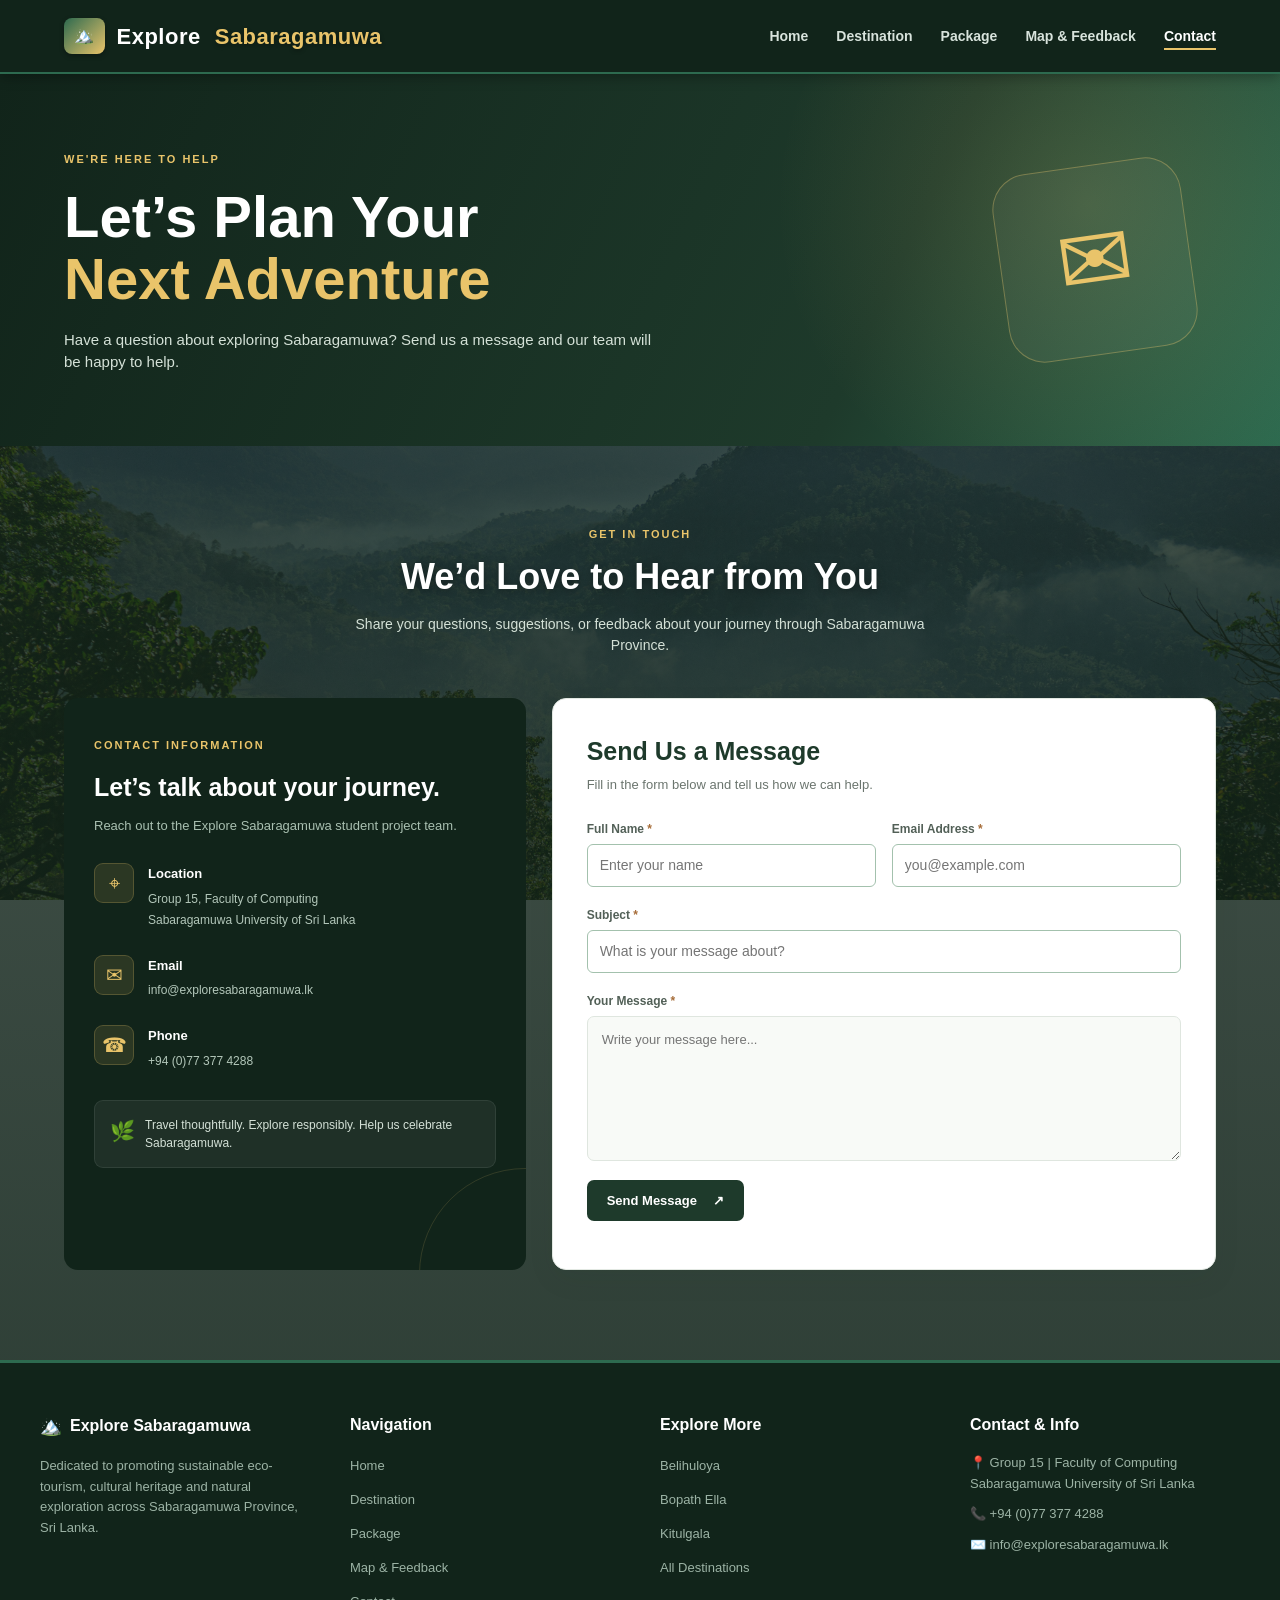
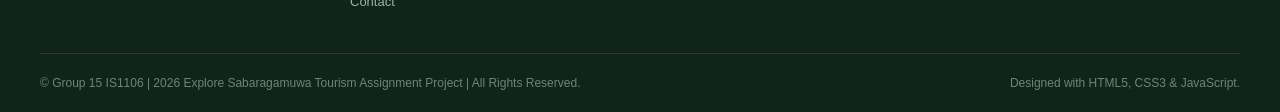
==== contact/contact.html @ a677a4fd "Add files via upload" ====
<!DOCTYPE html>
<html>
<head>
    <title>Contact | Explore Sabaragamuwa</title>
    <link rel="stylesheet" href="contact.css">
    <link rel="stylesheet" href="../style.css">
</head>
<body>

<header class="top-header">
    <div class="nav-wrapper">
        <a href="/index.html" class="brand-logo">
            <span class="logo-icon-badge">🏔️</span>
            <span class="logo-text-main">Explore</span>
            <span class="highlight">Sabaragamuwa</span>
        </a>

        <nav aria-label="Main navigation">
            <ul class="nav-menu">
                <li><a href="../index.html" class="nav-link">Home</a></li>
                <li><a href="../destination/destination.html" class="nav-link">Destination</a></li>
                <li><a href="../package/package.html" class="nav-link">Package</a></li>
                <li><a href="../map/map-feedback.html" class="nav-link">Map &amp; Feedback</a></li>
                <li><a href="../contact/contact.html" class="nav-link active" aria-current="page">Contact</a></li>
            </ul>
        </nav>
    </div>
</header>

<main>
    <section class="contact-hero">
        <div class="contact-hero-content">
            <span class="contact-eyebrow">WE'RE HERE TO HELP</span>
            <h1>Let’s Plan Your<br><span>Next Adventure</span></h1>
            <p>Have a question about exploring Sabaragamuwa? Send us a message and our team will be happy to help.</p>
        </div>
        <div class="contact-hero-mark" aria-hidden="true">✉</div>
    </section>

    <section class="contact-section">
        <div class="contact-intro">
            <span class="section-label">GET IN TOUCH</span>
            <h2>We’d Love to Hear from You</h2>
            <p>Share your questions, suggestions, or feedback about your journey through Sabaragamuwa Province.</p>
        </div>

        <div class="contact-layout">
            <aside class="contact-info-card">
                <span class="contact-info-kicker">CONTACT INFORMATION</span>
                <h3>Let’s talk about your journey.</h3>
                <p class="contact-info-description">Reach out to the Explore Sabaragamuwa student project team.</p>

                <div class="contact-info-item">
                    <span class="contact-info-icon" aria-hidden="true">⌖</span>
                    <div>
                        <h4>Location</h4>
                        <p>Group 15, Faculty of Computing<br>Sabaragamuwa University of Sri Lanka</p>
                    </div>
                </div>

                <div class="contact-info-item">
                    <span class="contact-info-icon" aria-hidden="true">✉</span>
                    <div>
                        <h4>Email</h4>
                        <p>info@exploresabaragamuwa.lk</p>
                    </div>
                </div>

                <div class="contact-info-item">
                    <span class="contact-info-icon" aria-hidden="true">☎</span>
                    <div>
                        <h4>Phone</h4>
                        <p>+94 (0)77 377 4288</p>
                    </div>
                </div>

                <div class="contact-note">
                    <span aria-hidden="true">🌿</span>
                    <p>Travel thoughtfully. Explore responsibly. Help us celebrate Sabaragamuwa.</p>
                </div>
            </aside>

            <div class="contact-form-card">
                <h3>Send Us a Message</h3>
                <p class="form-intro">Fill in the form below and tell us how we can help.</p>

                <form id="contactForm">
                    <div class="form-row">
                        <div class="form-field">
                            <label for="fullName">Full Name <span>*</span></label>
                            <input type="text" id="fullName" name="fullName" placeholder="Enter your name" required>
                        </div>
                        <div class="form-field">
                            <label for="email">Email Address <span>*</span></label>
                            <input type="email" id="email" name="email" placeholder="you@example.com" required>
                        </div>
                    </div>

                    <div class="form-field">
                        <label for="subject">Subject <span>*</span></label>
                        <input type="text" id="subject" name="subject" placeholder="What is your message about?" required>
                    </div>

                    <div class="form-field">
                        <label for="message">Your Message <span>*</span></label>
                        <textarea id="message" name="message" rows="6" placeholder="Write your message here..." required></textarea>
                    </div>

                    <button type="submit" class="contact-submit-btn">Send Message <span aria-hidden="true">↗</span></button>
                    <p class="form-status" id="formStatus" role="status" aria-live="polite"></p>
                </form>
            </div>
        </div>
    </section>
</main>

<footer class="site-footer">
    <div class="footer-columns-wrapper">

        <div class="footer-col">
            <h3><span class="footer-logo-icon">🏔️</span> Explore Sabaragamuwa</h3>
            <p>Dedicated to promoting sustainable eco-tourism, cultural heritage and natural exploration across Sabaragamuwa Province, Sri Lanka.</p>
        </div>

        <div class="footer-col">
            <h4>Navigation</h4>
            <ul>
                <li><a href="../index.html">Home</a></li>
                <li><a href="../destination/destination.html">Destination</a></li>
                <li><a href="../package/packages.html">Package</a></li>
                <li><a href="map-feedback.html">Map &amp; Feedback</a></li>
                <li><a href="../contact/contact.html">Contact</a></li>
            </ul>
        </div>

        <div class="footer-col">
            <h4>Explore More</h4>
            <ul>
                <li><a href="../destination/destination.html#belihuloya">Belihuloya</a></li>
                <li><a href="../destination/destination.html#bopath">Bopath Ella</a></li>
                <li><a href="../destination/destination.html#kitulgala">Kitulgala</a></li>
                <li><a href="../destination/destination.html#explore">All Destinations</a></li>
            </ul>
        </div>

        <div class="footer-col">
            <h4>Contact &amp; Info</h4>
            <p>📍 Group 15 | Faculty of Computing<br>Sabaragamuwa University of Sri Lanka</p>
            <p>📞 +94 (0)77 377 4288</p>
            <p>✉️ info@exploresabaragamuwa.lk</p>
        </div>

    </div>

    <div class="footer-bottom-bar">
        <p>&copy; Group 15 IS1106 | 2026 Explore Sabaragamuwa Tourism Assignment Project | All Rights Reserved.</p>
        <p>Designed with HTML5, CSS3 &amp; JavaScript.</p>
    </div>
</footer>

<script src="contact.js"></script>
</body>
</html>
---- contact/contact.css ----
.contact-hero {
    min-height: 340px;
    padding: 72px 24px;
    position: relative;
    overflow: hidden;
    display: flex;
    align-items: center;
    background:
        radial-gradient(circle at 85% 35%, rgba(233,196,106,.16), transparent 28%),
        linear-gradient(115deg, #11241a, #1e3a2b 68%, #2d6a4f);
    color: #fff;
}
.contact-hero-content {
    width: 100%;
    max-width: 1152px;
    margin: 0 auto;
    position: relative;
    z-index: 1;
}
.contact-eyebrow, .contact-info-kicker {
    display: inline-block;
    color: #e9c46a;
    font-size: 11px;
    font-weight: 700;
    letter-spacing: 2px;
    margin-bottom: 18px;
}
.contact-hero h1 {
    font-size: clamp(36px, 5vw, 58px);
    line-height: 1.08;
    margin-bottom: 18px;
}
.contact-hero h1 span { color: #e9c46a; }
.contact-hero-content > p {
    max-width: 590px;
    color: #d4e1d7;
    font-size: 15px;
}
.contact-hero-mark {
    position: absolute;
    right: max(7%, calc((100% - 1152px) / 2));
    top: 50%;
    transform: translateY(-50%) rotate(-8deg);
    width: 190px;
    height: 190px;
    border: 1px solid rgba(233,196,106,.35);
    border-radius: 36px;
    display: grid;
    place-items: center;
    color: #e9c46a;
    font-size: 90px;
    background: rgba(255,255,255,.04);
}
.contact-section {
    max-width: 1200px;
    margin: 0 auto;
    padding: 75px 24px 90px;
}
.contact-intro { text-align: center; margin-bottom: 42px; }

.section-label {
    display: inline-block;
    color: #e9c46a;           
    font-size: 11px;
    font-weight: 700;
    letter-spacing: 2px;
}

.contact-intro h2 {
    color: #ffffff;
    font-size: clamp(27px, 3vw, 36px);
    margin: 5px 0 10px;
    text-shadow: 0 2px 8px rgba(0, 0, 0, 0.35);
}

.contact-intro > p {
    color: #d4e1d7;            
    font-size: 14px;
    max-width: 620px;
    margin: 0 auto;
}
.contact-layout {
    display: grid;
    grid-template-columns: .82fr 1.18fr;
    gap: 26px;
    align-items: stretch;
}
.contact-info-card {
    background: #11241a;
    color: #fff;
    padding: 34px 30px;
    border-radius: 14px;
    position: relative;
    overflow: hidden;
}
.contact-info-card::after {
    content: "";
    position: absolute;
    width: 210px;
    height: 210px;
    border: 1px solid rgba(233,196,106,.15);
    border-radius: 50%;
    right: -105px;
    bottom: -110px;
}
.contact-info-card h3 { font-size: 25px; line-height: 1.3; margin-bottom: 12px; }
.contact-info-description { color: #a9c0b1; font-size: 13px; margin-bottom: 28px; }
.contact-info-item {
    display: flex;
    align-items: flex-start;
    gap: 14px;
    margin: 23px 0;
}
.contact-info-icon {
    width: 40px;
    height: 40px;
    flex: 0 0 40px;
    display: grid;
    place-items: center;
    color: #e9c46a;
    background: rgba(233,196,106,.12);
    border: 1px solid rgba(233,196,106,.22);
    border-radius: 9px;
    font-size: 20px;
}
.contact-info-item h4 { font-size: 13px; margin: 1px 0 5px; color: #fff; }
.contact-info-item p { color: #b3c7ba; font-size: 12px; line-height: 1.8; overflow-wrap: anywhere; }
.contact-note {
    display: flex;
    gap: 10px;
    align-items: flex-start;
    padding: 15px;
    margin-top: 28px;
    background: rgba(255,255,255,.06);
    border: 1px solid rgba(255,255,255,.08);
    border-radius: 9px;
}
.contact-note span { font-size: 20px; }
.contact-note p { color: #d4e1d7; font-size: 12px; }
.contact-form-card {
    padding: 34px;
    border: 1px solid #e2e8e2;
    border-radius: 14px;
    background: #fff;
    box-shadow: 0 10px 30px rgba(25,50,35,.05);
}
.contact-form-card h3 { color: #1e3a2b; font-size: 25px; margin-bottom: 5px; }
.form-intro { color: #6b756e; font-size: 13px; margin-bottom: 25px; }
.form-row { display: grid; grid-template-columns: 1fr 1fr; gap: 16px; }
.form-field { display: flex; flex-direction: column; gap: 8px; margin-bottom: 19px; min-width: 0; }
.form-field label { color: #34483a; font-size: 12px; font-weight: 700; }
.form-field label span { color: #a66c38; }
.form-field input, .form-field textarea {
    width: 100%;
    border: 1px solid #dfe6df;
    border-radius: 7px;
    padding: 13px 14px;
    color: #26372d;
    background: #f8faf7;
    outline: none;
    font: inherit;
    font-size: 13px;
    transition: border-color .2s, box-shadow .2s;
}
.form-field textarea { resize: vertical; min-height: 135px; }
.form-field input:focus, .form-field textarea:focus {
    border-color: #2d6a4f;
    box-shadow: 0 0 0 3px rgba(45,106,79,.1);
    background: #fff;
}
.contact-submit-btn {
    display: inline-flex;
    align-items: center;
    justify-content: center;
    gap: 16px;
    border: 0;
    border-radius: 7px;
    background: #1e3a2b;
    color: #fff;
    padding: 13px 20px;
    font-weight: 700;
    font-size: 13px;
    cursor: pointer;
    transition: background .2s, transform .2s;
}
.contact-submit-btn:hover { background: #2d6a4f; transform: translateY(-2px); }
.form-status { margin-top: 14px; font-size: 13px; color: #2d6a4f; }
.form-disclaimer { margin-top: 10px; font-size: 11px; color: #7a857d; line-height: 1.6; }
@media (max-width: 850px) {
    .contact-layout { grid-template-columns: 1fr; }
    .contact-info-card { order: 2; }
    .contact-form-card { order: 1; }
    .contact-hero-mark { right: 5%; width: 130px; height: 130px; font-size: 60px; }
}

@media (max-width: 600px) {
    .contact-hero { min-height: 300px; padding: 55px 20px; }
    .contact-hero h1 { font-size: 39px; }
    .contact-hero-content > p { font-size: 13px; max-width: 95%; }
    .contact-hero-mark { display: none; }
    .contact-section { padding: 50px 16px 60px; }
    .contact-form-card { padding: 24px 18px; }
    .form-row { grid-template-columns: 1fr; gap: 0; }
    .contact-info-card { padding: 28px 22px; }
}
---- style.css ----
* {
  box-sizing: border-box;
  margin: 0;
  padding: 0;
}

body {
  font-family: Arial, Helvetica, sans-serif;
  background: linear-gradient(rgba(17, 36, 26, 0.75), rgba(17, 36, 26, 0.9)),
  url('images/hero.jpg') center/cover no-repeat fixed;
  color: #2b302c;
  line-height: 1.5;
}

a {
  text-decoration: none;
  color: inherit;
}

.top-header {
  background-color: #11241a;
  color: #ffffff;
  width: 100%;
  position: sticky;
  top: 0;
  z-index: 1000;
  box-shadow: 0 3px 12px rgba(0, 0, 0, 0.3);
  border-bottom: 2px solid #2d6a4f;
}

.nav-wrapper {
  max-width: 1200px;
  margin: 0 auto;
  padding: 18px 24px;
  display: flex;
  justify-content: space-between;
  align-items: center;
}

.brand-logo {
  display: flex;
  align-items: center;
  gap: 12px;
  font-size: 22px;
  font-weight: bold;
  letter-spacing: 0.5px;
  color: #ffffff;
}

.logo-icon-badge {
  background: linear-gradient(135deg, #2d6a4f, #e9c46a);
  padding: 6px 10px;
  border-radius: 8px;
  font-size: 16px;
  box-shadow: 0 2px 5px rgba(0,0,0,0.3);
}

.logo-text-main {
  color: #ffffff;
  font-weight: 800;
}

.brand-logo span.highlight {
  color: #e9c46a;
  font-weight: 800;
  margin-left: 2px;
  text-shadow: 0 2px 4px rgba(0,0,0,0.3);
}

.nav-menu {
  display: flex;
  list-style: none;
  gap: 28px;
}

.nav-link {
  color: #d8e3dc;
  font-size: 14px;
  font-weight: bold;
  padding-bottom: 4px;
  transition: color 0.2s ease;
}

.nav-link:hover, .nav-link.active {
  color: #ffffff;
  border-bottom: 2px solid #e9c46a;
}

.hero-container {
  position: relative;
  background: rgba(18, 38, 28, 0.45);
  backdrop-filter: blur(4px);
  color: #ffffff;
  padding: 80px 24px 100px 24px;
  border-bottom: 1px solid rgba(255, 255, 255, 0.15);
}

.hero-content-wrapper {
  max-width: 1200px;
  margin: 0 auto;
  display: flex;
  justify-content: space-between;
  align-items: center;
  gap: 40px;
}

.hero-text-block {
  flex: 1.2;
}

.hero-tag {
  display: inline-block;
  border: 1px solid rgba(255, 255, 255, 0.3);
  background: rgba(255, 255, 255, 0.1);
  padding: 4px 14px;
  border-radius: 20px;
  font-size: 11px;
  font-weight: bold;
  letter-spacing: 1.5px;
  color: #e9c46a;
  margin-bottom: 20px;
  text-transform: uppercase;
}

.hero-title {
  font-size: 42px;
  line-height: 1.15;
  font-weight: bold;
  margin-bottom: 18px;
  color: #ffffff;
}

.hero-subtitle {
  font-size: 16px;
  color: #d1e2d7;
  margin-bottom: 30px;
  max-width: 540px;
  line-height: 1.6;
}

.hero-cta-group {
  display: flex;
  gap: 16px;
}

.btn-primary {
  background-color: #d4a373;
  color: #1e3a2b;
  padding: 12px 24px;
  border-radius: 6px;
  font-weight: bold;
  font-size: 14px;
  display: inline-block;
}

.btn-secondary {
  background: rgba(255, 255, 255, 0.1);
  border: 1px solid rgba(255, 255, 255, 0.4);
  color: #ffffff;
  padding: 12px 24px;
  border-radius: 6px;
  font-weight: bold;
  font-size: 14px;
  display: inline-block;
}

.hero-cards-list {
  flex: 0.8;
  display: flex;
  flex-direction: column;
  gap: 12px;
}

.hero-mini-card {
  background: rgba(255, 255, 255, 0.15);
  border: 1px solid rgba(255, 255, 255, 0.2);
  border-radius: 10px;
  padding: 12px 16px;
  display: flex;
  align-items: center;
  gap: 14px;
}

.hero-mini-card.active {
  background: rgba(255, 255, 255, 0.25);
  border-color: #e9c46a;
}

.hero-mini-card img {
  width: 48px;
  height: 48px;
  border-radius: 6px;
  object-fit: cover;
}

.hero-mini-card h4 {
  font-size: 14px;
  font-weight: bold;
  color: #ffffff;
}

.hero-mini-card p {
  font-size: 11px;
  color: #cfdfd5;
}

.main-wrapper {
  max-width: 1200px;
  margin: 0 auto;
  padding: 50px 24px;
}

.content-section-box {
  background-color: rgba(255, 255, 255, 0.95);
  backdrop-filter: blur(8px);
  border-radius: 16px;
  padding: 40px 30px;
  margin-bottom: 50px;
  box-shadow: 0 8px 30px rgba(0, 0, 0, 0.2);
  border: 1px solid rgba(255, 255, 255, 0.4);
}

.section-header-center {
  text-align: center;
  margin-bottom: 40px;
}

.section-subtitle-tag {
  font-size: 12px;
  font-weight: bold;
  color: #d4a373;
  letter-spacing: 1.5px;
  text-transform: uppercase;
  display: block;
  margin-bottom: 6px;
}

.section-title-main {
  font-size: 32px;
  font-weight: bold;
  color: #1e3a2b;
  margin-bottom: 10px;
}

.section-description {
  font-size: 15px;
  color: #5c6861;
  max-width: 650px;
  margin: 0 auto;
}

.pillars-grid {
  display: flex;
  gap: 20px;
}

.pillar-card {
  flex: 1;
  background-color: #ffffff;
  border-radius: 12px;
  padding: 32px 20px 28px 20px;
  text-align: center;
  box-shadow: 0 4px 20px rgba(0, 0, 0, 0.04);
  border: 1px solid #e5ebe7;
}

.pillar-icon-circle {
  width: 56px;
  height: 56px;
  border-radius: 50%;
  background-color: #e8f2ed;
  display: flex;
  align-items: center;
  justify-content: center;
  margin: 0 auto 20px auto;
  font-size: 22px;
}

.pillar-card h3 {
  font-size: 17px;
  font-weight: bold;
  color: #1e3a2b;
  margin-bottom: 12px;
}

.pillar-card p {
  font-size: 13px;
  color: #616e66;
  line-height: 1.55;
}

.destinations-grid {
  display: flex;
  gap: 20px;
  margin-bottom: 35px;
}

.dest-card-anchor {
  flex: 1;
  text-decoration: none;
  color: inherit;
}

.dest-card {
  background-color: #ffffff;
  border-radius: 12px;
  overflow: hidden;
  box-shadow: 0 4px 15px rgba(0, 0, 0, 0.05);
  border: 1px solid #e5ebe7;
  height: 100%;
}

.dest-card-image-wrap {
  position: relative;
  height: 160px;
  width: 100%;
}

.dest-card-image-wrap img {
  width: 100%;
  height: 100%;
  object-fit: cover;
}

.location-tag-badge {
  position: absolute;
  bottom: 10px;
  left: 10px;
  background-color: #1e3a2b;
  color: #ffffff;
  font-size: 10px;
  font-weight: bold;
  padding: 3px 8px;
  border-radius: 4px;
  text-transform: uppercase;
}

.dest-card-body {
  padding: 16px;
}

.dest-card-body h3 {
  font-size: 16px;
  font-weight: bold;
  color: #1e3a2b;
  margin-bottom: 8px;
}

.dest-card-body p {
  font-size: 12px;
  color: #616e66;
  line-height: 1.5;
  margin-bottom: 16px;
}

.dest-card-footer {
  display: flex;
  justify-content: space-between;
  align-items: center;
  padding-top: 10px;
  border-top: 1px solid #f0f4f2;
  font-size: 12px;
  font-weight: bold;
}

.link-read-more {
  color: #1e3a2b;
}

.link-quick-view {
  color: #3b5a48;
  background-color: #e8f2ed;
  padding: 3px 8px;
  border-radius: 4px;
}

.browse-button-wrapper {
  text-align: center;
}

.btn-browse-all {
  display: inline-block;
  background-color: #d4a373;
  color: #1e3a2b;
  font-weight: bold;
  font-size: 14px;
  padding: 12px 32px;
  border-radius: 8px;
}

.calculator-wrapper {
  background-color: rgba(232, 242, 237, 0.95);
  backdrop-filter: blur(8px);
  border: 2px solid #2d6a4f;
  border-radius: 16px;
  max-width: 700px;
  margin: 0 auto;
  padding: 40px 30px;
  box-shadow: 0 8px 30px rgba(0, 0, 0, 0.25);
  color: #1e3a2b;
}

.calculator-wrapper h2 {
  font-size: 24px;
  font-weight: bold;
  text-align: center;
  margin-bottom: 6px;
}

.calculator-wrapper p.calc-desc {
  font-size: 13px;
  text-align: center;
  color: #4a5750;
  margin-bottom: 24px;
}

.calc-form-container {
  display: flex;
  flex-direction: column;
  gap: 16px;
}

.form-row {
  display: flex;
  gap: 16px;
}

.form-field {
  flex: 1;
  display: flex;
  flex-direction: column;
  gap: 6px;
}

.form-field label,
.form-field .field-label {
  font-size: 12px;
  font-weight: bold;
  color: #526057;
}

.form-field input {
  padding: 10px 12px;
  border-radius: 6px;
  border: 1px solid #a3c1ad;
  font-size: 14px;
  background-color: #ffffff;
}

.btn-calculate {
  background-color: #d4a373;
  color: #1e3a2b;
  border: none;
  padding: 12px;
  font-size: 15px;
  font-weight: bold;
  border-radius: 6px;
  cursor: pointer;
  margin-top: 10px;
}

.calc-result-box {
  display: none;
  background-color: #ffffff;
  border: 1px solid #1e3a2b;
  border-radius: 6px;
  padding: 14px 18px;
  margin-top: 10px;
  font-size: 14px;
}

.site-footer {
  background-color: #11241a;
  color: #d1e2d7;
  padding: 50px 24px 20px 24px;
  border-top: 3px solid #2d6a4f;
}

.footer-columns-wrapper {
  max-width: 1200px;
  margin: 0 auto;
  display: flex;
  justify-content: space-between;
  gap: 40px;
  padding-bottom: 40px;
  border-bottom: 1px solid rgba(255, 255, 255, 0.1);
}

.footer-col {
  flex: 1;
}

.footer-col h3 {
  font-size: 16px;
  font-weight: bold;
  color: #ffffff;
  margin-bottom: 16px;
  display: flex;
  align-items: center;
  gap: 8px;
}

.footer-logo-icon {
  font-size: 18px;
}

.footer-col h4 {
  font-size: 16px;
  font-weight: bold;
  color: #ffffff;
  margin-bottom: 16px;
}

.footer-col p {
  font-size: 13px;
  color: #9cb3a5;
  line-height: 1.6;
  margin-bottom: 10px;
}

.footer-col ul {
  list-style: none;
  display: flex;
  flex-direction: column;
  gap: 10px;
}

.footer-col ul a {
  font-size: 13px;
  color: #9cb3a5;
  transition: color 0.2s ease;
}

.footer-col ul a:hover {
  color: #e9c46a;
}

.footer-contact-item {
  font-size: 13px;
  color: #9cb3a5;
  margin-bottom: 12px;
  display: flex;
  align-items: flex-start;
  gap: 8px;
}

.footer-bottom-bar {
  max-width: 1200px;
  margin: 20px auto 0 auto;
  display: flex;
  justify-content: space-between;
  align-items: center;
  font-size: 12px;
  color: #6e8577;
}

/* ===== Accessibility additions ===== */

.skip-link {
  position: absolute;
  left: -9999px;
  top: 8px;
  z-index: 2000;
  background: #e9c46a;
  color: #1e3a2b;
  padding: 10px 16px;
  border-radius: 6px;
  font-size: 13px;
  font-weight: bold;
}

.skip-link:focus {
  left: 12px;
}

.visually-hidden {
  position: absolute;
  width: 1px;
  height: 1px;
  margin: -1px;
  padding: 0;
  overflow: hidden;
  clip: rect(0, 0, 0, 0);
  white-space: nowrap;
  border: 0;
  font-size: 0;
}

a:focus-visible,
button:focus-visible,
.place-item:focus-visible {
  outline: 3px solid #e9c46a;
  outline-offset: 2px;
}

.form-field input:focus-visible,
.form-field select:focus-visible,
.form-field textarea:focus-visible {
  outline: none;
}

.star-rating input:focus-visible + label {
  outline: 2px solid #2d6a4f;
  outline-offset: 2px;
  border-radius: 4px;
}

@media (prefers-reduced-motion: reduce) {
  html {
    scroll-behavior: auto;
  }

  *,
  *::before,
  *::after {
    animation-duration: 0.01ms !important;
    transition-duration: 0.01ms !important;
  }
}
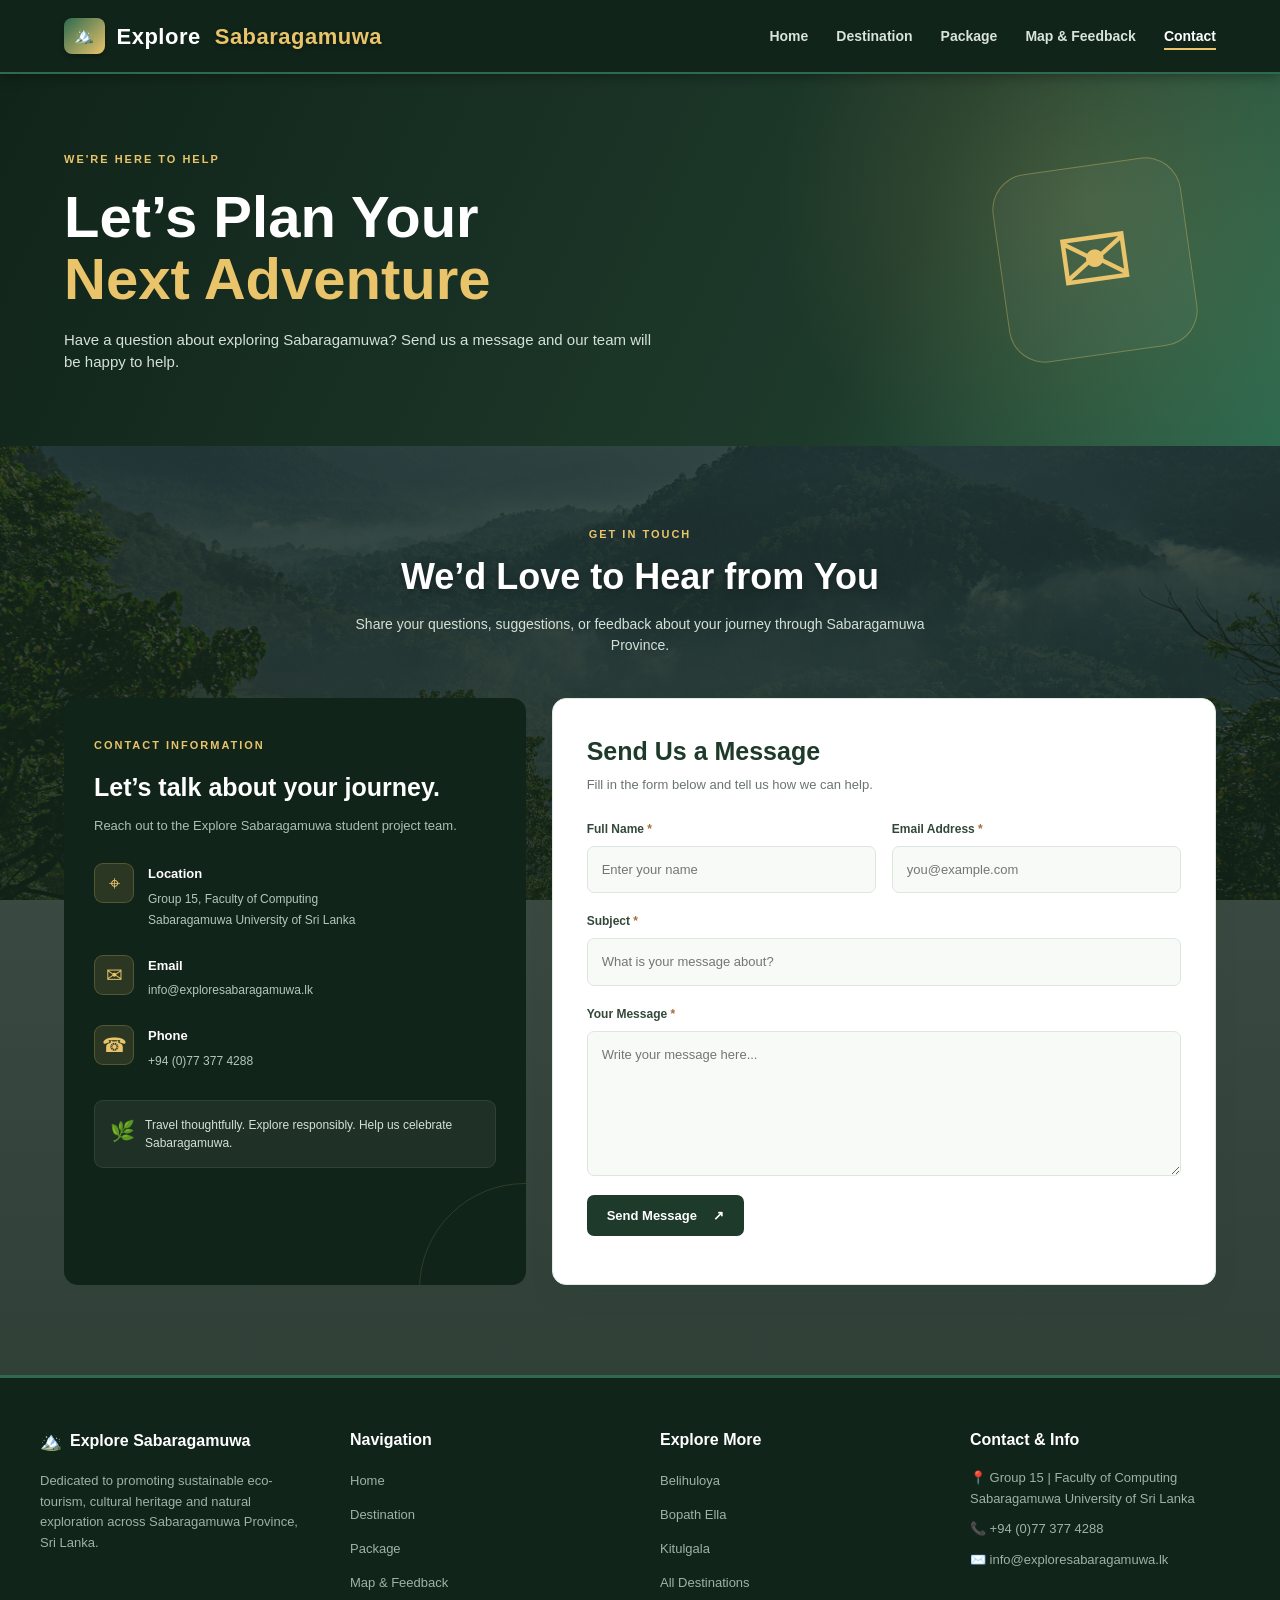
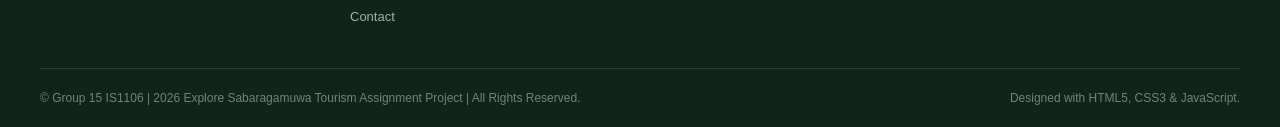
==== commit 5777bc2f: "Add files via upload" ====
--- a/contact/contact.html
+++ b/contact/contact.html
@@ -1,15 +1,17 @@
 <!DOCTYPE html>
-<html>
+<html lang="en">
 <head>
+    <meta charset="UTF-8">
+    <meta name="viewport" content="width=device-width, initial-scale=1">
     <title>Contact | Explore Sabaragamuwa</title>
+    <link rel="stylesheet" href="../style.css">
     <link rel="stylesheet" href="contact.css">
-    <link rel="stylesheet" href="../style.css">
 </head>
 <body>
 
 <header class="top-header">
     <div class="nav-wrapper">
-        <a href="/index.html" class="brand-logo">
+        <a href="../index.html" class="brand-logo">
             <span class="logo-icon-badge">🏔️</span>
             <span class="logo-text-main">Explore</span>
             <span class="highlight">Sabaragamuwa</span>
@@ -19,9 +21,9 @@
             <ul class="nav-menu">
                 <li><a href="../index.html" class="nav-link">Home</a></li>
                 <li><a href="../destination/destination.html" class="nav-link">Destination</a></li>
-                <li><a href="../package/package.html" class="nav-link">Package</a></li>
+                <li><a href="../package/packages.html" class="nav-link">Package</a></li>
                 <li><a href="../map/map-feedback.html" class="nav-link">Map &amp; Feedback</a></li>
-                <li><a href="../contact/contact.html" class="nav-link active" aria-current="page">Contact</a></li>
+                <li><a href="contact.html" class="nav-link active" aria-current="page">Contact</a></li>
             </ul>
         </nav>
     </div>
@@ -88,11 +90,11 @@
                     <div class="form-row">
                         <div class="form-field">
                             <label for="fullName">Full Name <span>*</span></label>
-                            <input type="text" id="fullName" name="fullName" placeholder="Enter your name" required>
+                            <input type="text" id="fullName" name="fullName" placeholder="Enter your name" autocomplete="name" required>
                         </div>
                         <div class="form-field">
                             <label for="email">Email Address <span>*</span></label>
-                            <input type="email" id="email" name="email" placeholder="you@example.com" required>
+                            <input type="email" id="email" name="email" placeholder="you@example.com" autocomplete="email" required>
                         </div>
                     </div>
 
@@ -128,8 +130,8 @@
                 <li><a href="../index.html">Home</a></li>
                 <li><a href="../destination/destination.html">Destination</a></li>
                 <li><a href="../package/packages.html">Package</a></li>
-                <li><a href="map-feedback.html">Map &amp; Feedback</a></li>
-                <li><a href="../contact/contact.html">Contact</a></li>
+                <li><a href="../map/map-feedback.html">Map &amp; Feedback</a></li>
+                <li><a href="contact.html">Contact</a></li>
             </ul>
         </div>
 
@@ -160,4 +162,4 @@
 
 <script src="contact.js"></script>
 </body>
-</html>
+</html>
--- a/style.css
+++ b/style.css
@@ -616,4 +616,263 @@
     animation-duration: 0.01ms !important;
     transition-duration: 0.01ms !important;
   }
+}
+
+/* ===== Responsive layout ===== */
+img,
+iframe,
+video {
+  max-width: 100%;
+}
+
+html,
+body {
+  overflow-x: hidden;
+}
+
+@media (max-width: 950px) {
+  .nav-wrapper {
+    flex-direction: column;
+    gap: 14px;
+  }
+
+  .nav-menu {
+    flex-wrap: wrap;
+    justify-content: center;
+    gap: 12px 22px;
+  }
+
+  .hero-container {
+    padding: 60px 20px 70px;
+  }
+
+  .hero-content-wrapper {
+    flex-direction: column;
+    align-items: stretch;
+    gap: 30px;
+  }
+
+  .hero-text-block,
+  .hero-cards-list {
+    flex: none;
+    width: 100%;
+  }
+
+  .hero-title {
+    font-size: 36px;
+  }
+
+  .hero-subtitle {
+    max-width: 100%;
+  }
+
+  .pillars-grid,
+  .destinations-grid {
+    flex-wrap: wrap;
+  }
+
+  .pillar-card {
+    flex: 1 1 calc(50% - 10px);
+  }
+
+  .dest-card-anchor {
+    flex: 1 1 calc(50% - 10px);
+  }
+
+  .footer-columns-wrapper {
+    flex-wrap: wrap;
+  }
+
+  .footer-col {
+    flex: 1 1 calc(50% - 20px);
+  }
+}
+
+@media (max-width: 600px) {
+  /* fixed backgrounds break on phones */
+  body {
+    background-attachment: scroll;
+  }
+
+  .top-header {
+    position: static;
+  }
+
+  .nav-wrapper {
+    padding: 14px 12px;
+  }
+
+  .brand-logo {
+    font-size: 18px;
+    gap: 6px;
+    justify-content: center;
+  }
+
+  .nav-link {
+    font-size: 12px;
+  }
+
+  .hero-container {
+    padding: 45px 16px 55px;
+  }
+
+  .hero-title {
+    font-size: 30px;
+  }
+
+  .hero-subtitle {
+    font-size: 14px;
+  }
+
+  .hero-cta-group {
+    flex-direction: column;
+  }
+
+  .btn-primary,
+  .btn-secondary {
+    text-align: center;
+  }
+
+  .main-wrapper {
+    padding: 30px 14px;
+  }
+
+  .content-section-box {
+    padding: 28px 16px;
+    margin-bottom: 30px;
+  }
+
+  .section-title-main {
+    font-size: 25px;
+  }
+
+  .pillar-card,
+  .dest-card-anchor {
+    flex: 1 1 100%;
+  }
+
+  .form-row {
+    flex-direction: column;
+  }
+
+  .footer-columns-wrapper {
+    flex-direction: column;
+    gap: 25px;
+  }
+
+  .footer-col {
+    flex: none;
+    width: 100%;
+  }
+
+  .footer-bottom-bar {
+    flex-direction: column;
+    gap: 8px;
+    text-align: center;
+  }
+
+  input,
+  select,
+  textarea {
+    font-size: 16px;
+  }
+}
+
+img,
+iframe,
+video {
+  max-width: 100%;
+}
+
+img {
+  height: auto;
+}
+
+body {
+  overflow-x: hidden;
+}
+
+@media (max-width: 950px) {
+  .search-panel {
+    flex-wrap: wrap;
+  }
+
+  .search-box {
+    flex: 1 1 100%;
+  }
+}
+
+@media (max-width: 600px) {
+  .top-header {
+    position: static;
+  }
+
+  .nav-wrapper {
+    gap: 10px;
+    align-items: stretch;
+  }
+
+  .brand-logo {
+    justify-content: center;
+  }
+
+  .nav-wrapper nav {
+    width: 100%;
+  }
+
+  .nav-menu {
+    flex-wrap: nowrap;
+    justify-content: flex-start;
+    overflow-x: auto;
+    gap: 18px;
+    padding-bottom: 6px;
+    scrollbar-width: none;
+  }
+
+  .nav-menu::-webkit-scrollbar {
+    display: none;
+  }
+
+  .nav-menu li {
+    flex-shrink: 0;
+  }
+
+  .nav-link {
+    white-space: nowrap;
+  }
+
+  input,
+  select,
+  textarea {
+    font-size: 16px !important;
+  }
+
+  button,
+  .btn-gold,
+  .btn-outline,
+  .map-button,
+  .popup-link {
+    min-height: 44px;
+  }
+
+  .hero-buttons {
+    flex-direction: column;
+  }
+
+  .hero-buttons a {
+    text-align: center;
+  }
+
+  .search-panel .random-btn,
+  .search-panel .search-btn {
+    width: 100%;
+  }
+
+  .star-rating label {
+    font-size: 40px;
+  }
+
+  .reviews-list {
+    max-height: 380px;
+  }
 }
--- a/contact/contact.css
+++ b/contact/contact.css
@@ -10,6 +10,7 @@
         linear-gradient(115deg, #11241a, #1e3a2b 68%, #2d6a4f);
     color: #fff;
 }
+
 .contact-hero-content {
     width: 100%;
     max-width: 1152px;
@@ -17,7 +18,9 @@
     position: relative;
     z-index: 1;
 }
-.contact-eyebrow, .contact-info-kicker {
+
+.contact-eyebrow,
+.contact-info-kicker {
     display: inline-block;
     color: #e9c46a;
     font-size: 11px;
@@ -25,17 +28,23 @@
     letter-spacing: 2px;
     margin-bottom: 18px;
 }
+
 .contact-hero h1 {
     font-size: clamp(36px, 5vw, 58px);
     line-height: 1.08;
     margin-bottom: 18px;
 }
-.contact-hero h1 span { color: #e9c46a; }
+
+.contact-hero h1 span {
+    color: #e9c46a;
+}
+
 .contact-hero-content > p {
     max-width: 590px;
     color: #d4e1d7;
     font-size: 15px;
 }
+
 .contact-hero-mark {
     position: absolute;
     right: max(7%, calc((100% - 1152px) / 2));
@@ -51,16 +60,21 @@
     font-size: 90px;
     background: rgba(255,255,255,.04);
 }
+
 .contact-section {
     max-width: 1200px;
     margin: 0 auto;
     padding: 75px 24px 90px;
 }
-.contact-intro { text-align: center; margin-bottom: 42px; }
+
+.contact-intro {
+    text-align: center;
+    margin-bottom: 42px;
+}
 
 .section-label {
     display: inline-block;
-    color: #e9c46a;           
+    color: #e9c46a;
     font-size: 11px;
     font-weight: 700;
     letter-spacing: 2px;
@@ -74,17 +88,19 @@
 }
 
 .contact-intro > p {
-    color: #d4e1d7;            
+    color: #d4e1d7;
     font-size: 14px;
     max-width: 620px;
     margin: 0 auto;
 }
+
 .contact-layout {
     display: grid;
     grid-template-columns: .82fr 1.18fr;
     gap: 26px;
     align-items: stretch;
 }
+
 .contact-info-card {
     background: #11241a;
     color: #fff;
@@ -92,7 +108,9 @@
     border-radius: 14px;
     position: relative;
     overflow: hidden;
-}
+    min-width: 0;
+}
+
 .contact-info-card::after {
     content: "";
     position: absolute;
@@ -103,14 +121,26 @@
     right: -105px;
     bottom: -110px;
 }
-.contact-info-card h3 { font-size: 25px; line-height: 1.3; margin-bottom: 12px; }
-.contact-info-description { color: #a9c0b1; font-size: 13px; margin-bottom: 28px; }
+
+.contact-info-card h3 {
+    font-size: 25px;
+    line-height: 1.3;
+    margin-bottom: 12px;
+}
+
+.contact-info-description {
+    color: #a9c0b1;
+    font-size: 13px;
+    margin-bottom: 28px;
+}
+
 .contact-info-item {
     display: flex;
     align-items: flex-start;
     gap: 14px;
     margin: 23px 0;
 }
+
 .contact-info-icon {
     width: 40px;
     height: 40px;
@@ -123,8 +153,20 @@
     border-radius: 9px;
     font-size: 20px;
 }
-.contact-info-item h4 { font-size: 13px; margin: 1px 0 5px; color: #fff; }
-.contact-info-item p { color: #b3c7ba; font-size: 12px; line-height: 1.8; overflow-wrap: anywhere; }
+
+.contact-info-item h4 {
+    font-size: 13px;
+    margin: 1px 0 5px;
+    color: #fff;
+}
+
+.contact-info-item p {
+    color: #b3c7ba;
+    font-size: 12px;
+    line-height: 1.8;
+    overflow-wrap: anywhere;
+}
+
 .contact-note {
     display: flex;
     gap: 10px;
@@ -135,22 +177,64 @@
     border: 1px solid rgba(255,255,255,.08);
     border-radius: 9px;
 }
-.contact-note span { font-size: 20px; }
-.contact-note p { color: #d4e1d7; font-size: 12px; }
+
+.contact-note span {
+    font-size: 20px;
+}
+
+.contact-note p {
+    color: #d4e1d7;
+    font-size: 12px;
+}
+
 .contact-form-card {
     padding: 34px;
     border: 1px solid #e2e8e2;
     border-radius: 14px;
     background: #fff;
     box-shadow: 0 10px 30px rgba(25,50,35,.05);
-}
-.contact-form-card h3 { color: #1e3a2b; font-size: 25px; margin-bottom: 5px; }
-.form-intro { color: #6b756e; font-size: 13px; margin-bottom: 25px; }
-.form-row { display: grid; grid-template-columns: 1fr 1fr; gap: 16px; }
-.form-field { display: flex; flex-direction: column; gap: 8px; margin-bottom: 19px; min-width: 0; }
-.form-field label { color: #34483a; font-size: 12px; font-weight: 700; }
-.form-field label span { color: #a66c38; }
-.form-field input, .form-field textarea {
+    min-width: 0;
+}
+
+.contact-form-card h3 {
+    color: #1e3a2b;
+    font-size: 25px;
+    margin-bottom: 5px;
+}
+
+.form-intro {
+    color: #6b756e;
+    font-size: 13px;
+    margin-bottom: 25px;
+}
+
+.contact-form-card .form-row {
+    display: grid;
+    grid-template-columns: 1fr 1fr;
+    gap: 16px;
+}
+
+.contact-form-card .form-field {
+    display: flex;
+    flex-direction: column;
+    flex: none;
+    gap: 8px;
+    margin-bottom: 19px;
+    min-width: 0;
+}
+
+.contact-form-card .form-field label {
+    color: #34483a;
+    font-size: 12px;
+    font-weight: 700;
+}
+
+.contact-form-card .form-field label span {
+    color: #a66c38;
+}
+
+.contact-form-card .form-field input,
+.contact-form-card .form-field textarea {
     width: 100%;
     border: 1px solid #dfe6df;
     border-radius: 7px;
@@ -162,12 +246,19 @@
     font-size: 13px;
     transition: border-color .2s, box-shadow .2s;
 }
-.form-field textarea { resize: vertical; min-height: 135px; }
-.form-field input:focus, .form-field textarea:focus {
+
+.contact-form-card .form-field textarea {
+    resize: vertical;
+    min-height: 135px;
+}
+
+.contact-form-card .form-field input:focus,
+.contact-form-card .form-field textarea:focus {
     border-color: #2d6a4f;
     box-shadow: 0 0 0 3px rgba(45,106,79,.1);
     background: #fff;
 }
+
 .contact-submit-btn {
     display: inline-flex;
     align-items: center;
@@ -183,23 +274,83 @@
     cursor: pointer;
     transition: background .2s, transform .2s;
 }
-.contact-submit-btn:hover { background: #2d6a4f; transform: translateY(-2px); }
-.form-status { margin-top: 14px; font-size: 13px; color: #2d6a4f; }
-.form-disclaimer { margin-top: 10px; font-size: 11px; color: #7a857d; line-height: 1.6; }
+
+.contact-submit-btn:hover {
+    background: #2d6a4f;
+    transform: translateY(-2px);
+}
+
+.form-status {
+    margin-top: 14px;
+    font-size: 13px;
+    color: #2d6a4f;
+    font-weight: bold;
+}
+
 @media (max-width: 850px) {
-    .contact-layout { grid-template-columns: 1fr; }
-    .contact-info-card { order: 2; }
-    .contact-form-card { order: 1; }
-    .contact-hero-mark { right: 5%; width: 130px; height: 130px; font-size: 60px; }
+    .contact-layout {
+        grid-template-columns: 1fr;
+    }
+
+    .contact-info-card {
+        order: 2;
+    }
+
+    .contact-form-card {
+        order: 1;
+    }
+
+    .contact-hero-mark {
+        right: 5%;
+        width: 130px;
+        height: 130px;
+        font-size: 60px;
+    }
 }
 
 @media (max-width: 600px) {
-    .contact-hero { min-height: 300px; padding: 55px 20px; }
-    .contact-hero h1 { font-size: 39px; }
-    .contact-hero-content > p { font-size: 13px; max-width: 95%; }
-    .contact-hero-mark { display: none; }
-    .contact-section { padding: 50px 16px 60px; }
-    .contact-form-card { padding: 24px 18px; }
-    .form-row { grid-template-columns: 1fr; gap: 0; }
-    .contact-info-card { padding: 28px 22px; }
-}
+    .contact-hero {
+        min-height: 300px;
+        padding: 55px 20px;
+    }
+
+    .contact-hero h1 {
+        font-size: 36px;
+    }
+
+    .contact-hero-content > p {
+        font-size: 13px;
+        max-width: 100%;
+    }
+
+    .contact-hero-mark {
+        display: none;
+    }
+
+    .contact-section {
+        padding: 50px 16px 60px;
+    }
+
+    .contact-form-card {
+        padding: 24px 18px;
+    }
+
+    .contact-form-card .form-row {
+        grid-template-columns: 1fr;
+        gap: 0;
+    }
+
+    .contact-info-card {
+        padding: 28px 22px;
+    }
+
+    .contact-form-card .form-field input,
+    .contact-form-card .form-field textarea {
+        font-size: 16px;
+    }
+
+    .contact-submit-btn {
+        width: 100%;
+        min-height: 44px;
+    }
+}
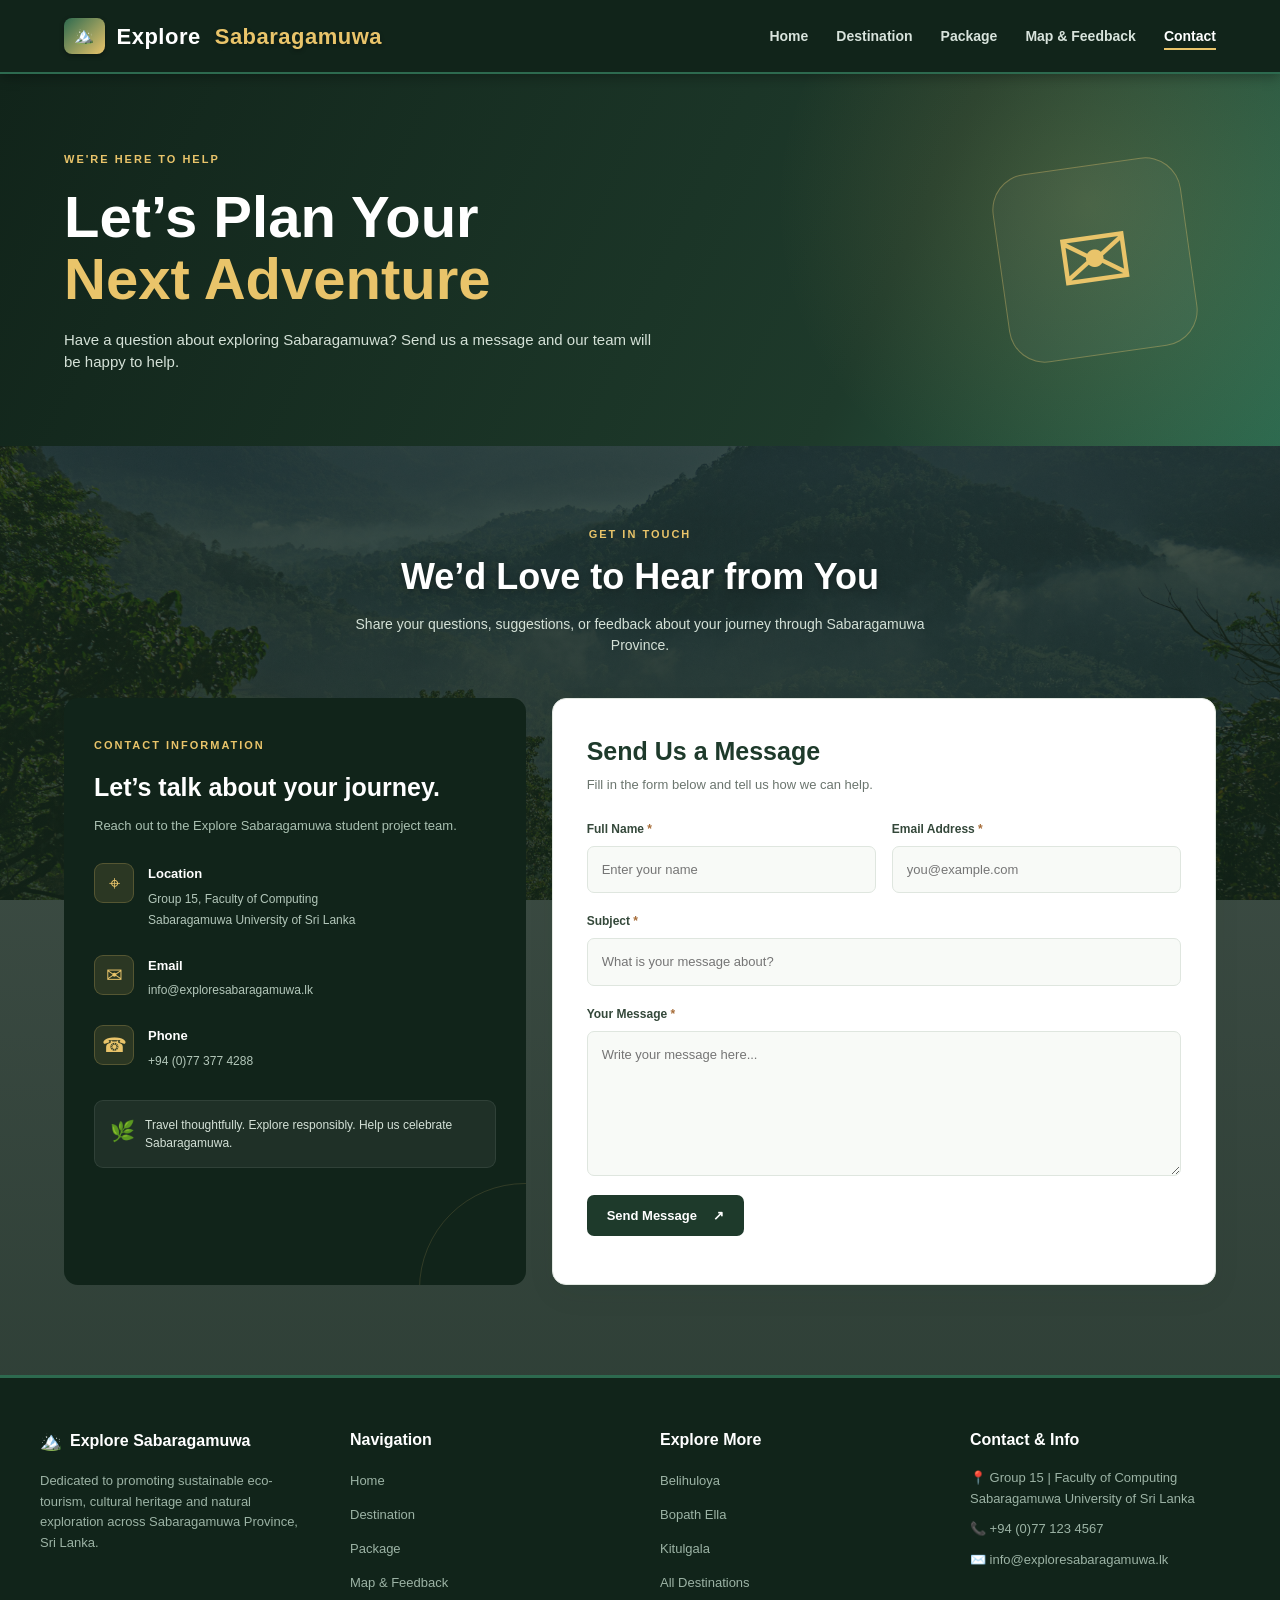
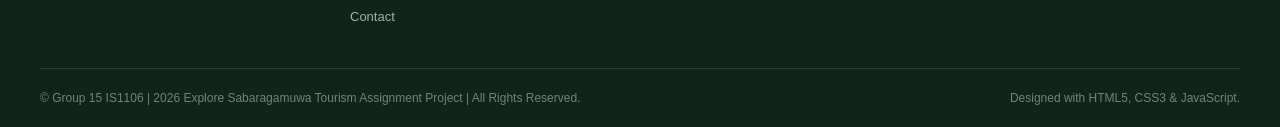
==== commit 2475bf65: "Update contact phone number in contact.html" ====
--- a/contact/contact.html
+++ b/contact/contact.html
@@ -148,7 +148,7 @@
         <div class="footer-col">
             <h4>Contact &amp; Info</h4>
             <p>📍 Group 15 | Faculty of Computing<br>Sabaragamuwa University of Sri Lanka</p>
-            <p>📞 +94 (0)77 377 4288</p>
+            <p>📞 +94 (0)77 123 4567</p>
             <p>✉️ info@exploresabaragamuwa.lk</p>
         </div>
 
@@ -162,4 +162,4 @@
 
 <script src="contact.js"></script>
 </body>
-</html>+</html>
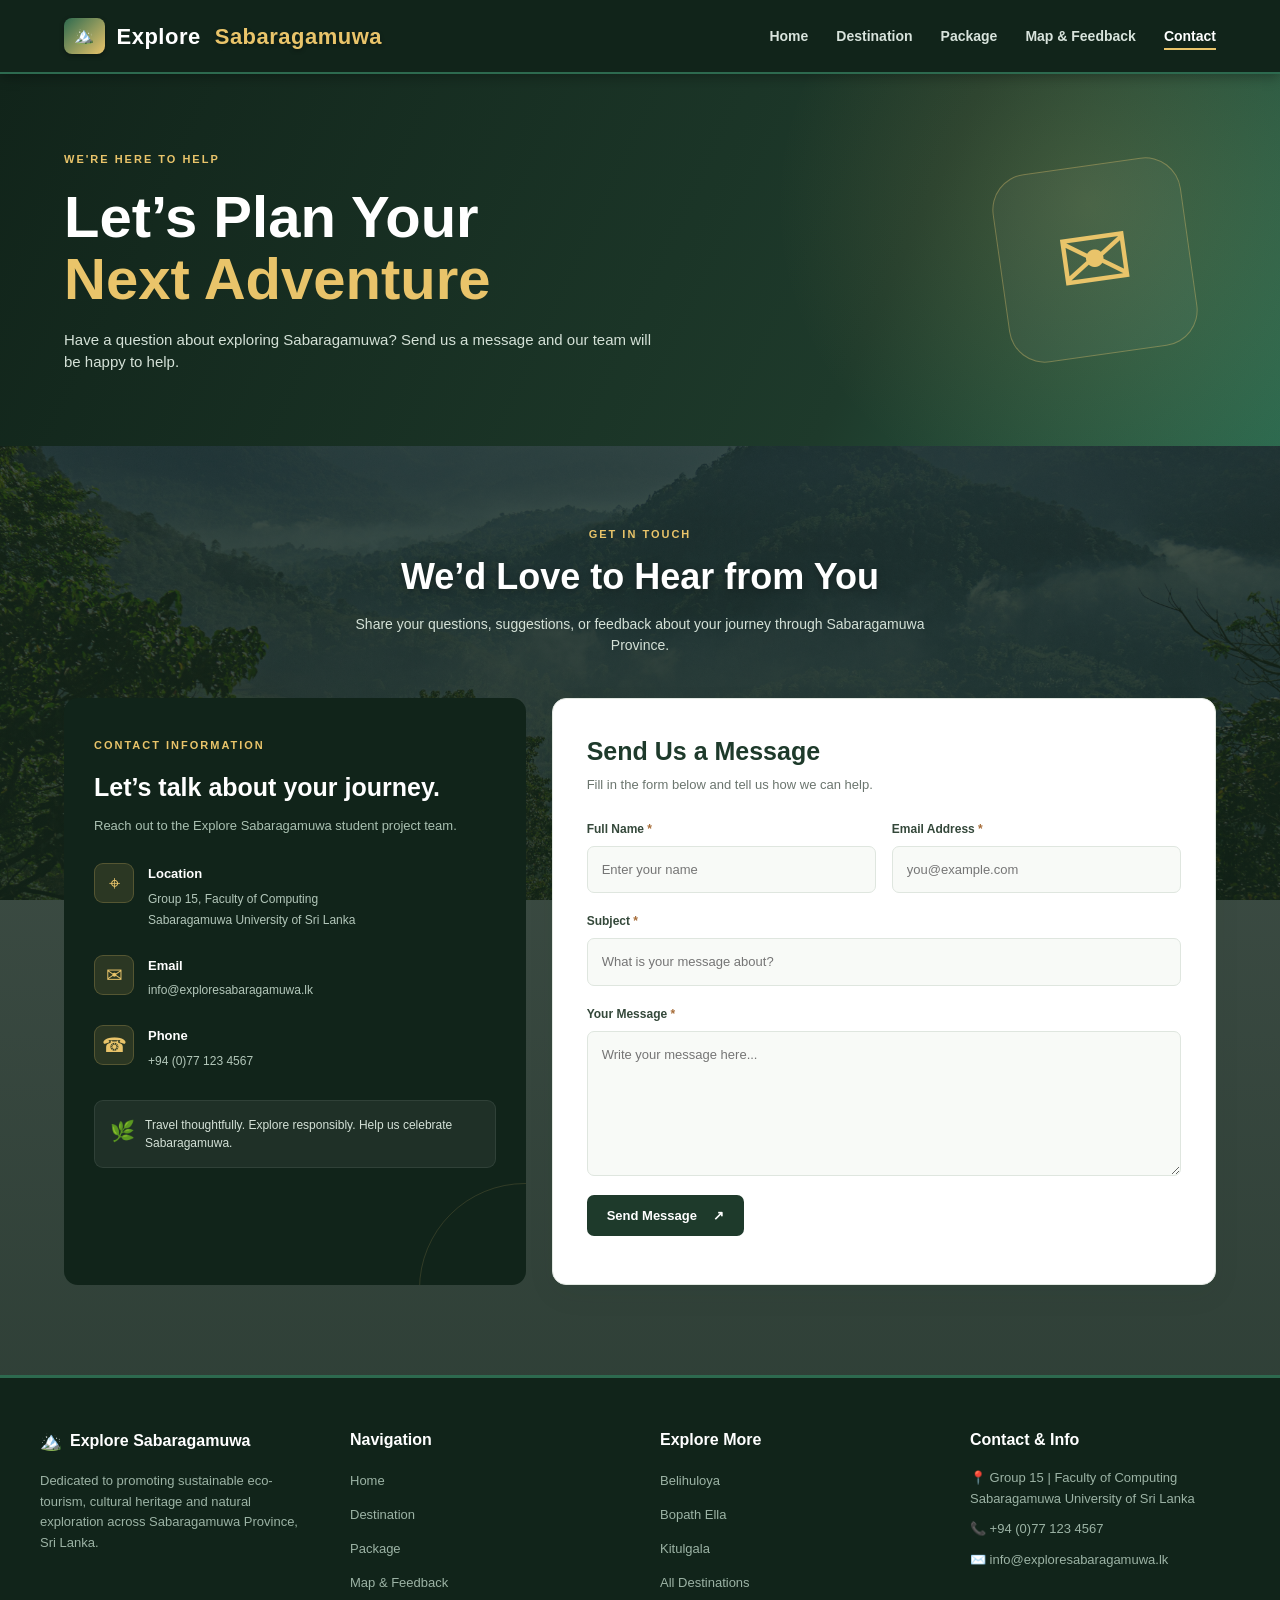
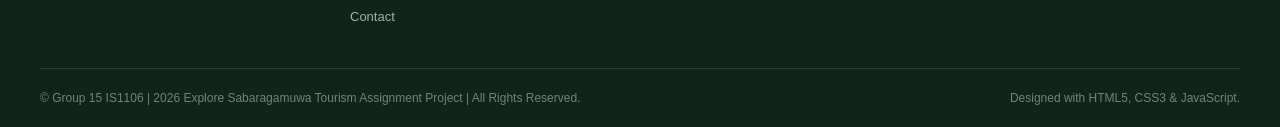
==== commit 1f3e8f7e: "Update contact.html" ====
--- a/contact/contact.html
+++ b/contact/contact.html
@@ -72,7 +72,7 @@
                     <span class="contact-info-icon" aria-hidden="true">☎</span>
                     <div>
                         <h4>Phone</h4>
-                        <p>+94 (0)77 377 4288</p>
+                        <p>+94 (0)77 123 4567</p>
                     </div>
                 </div>
 
